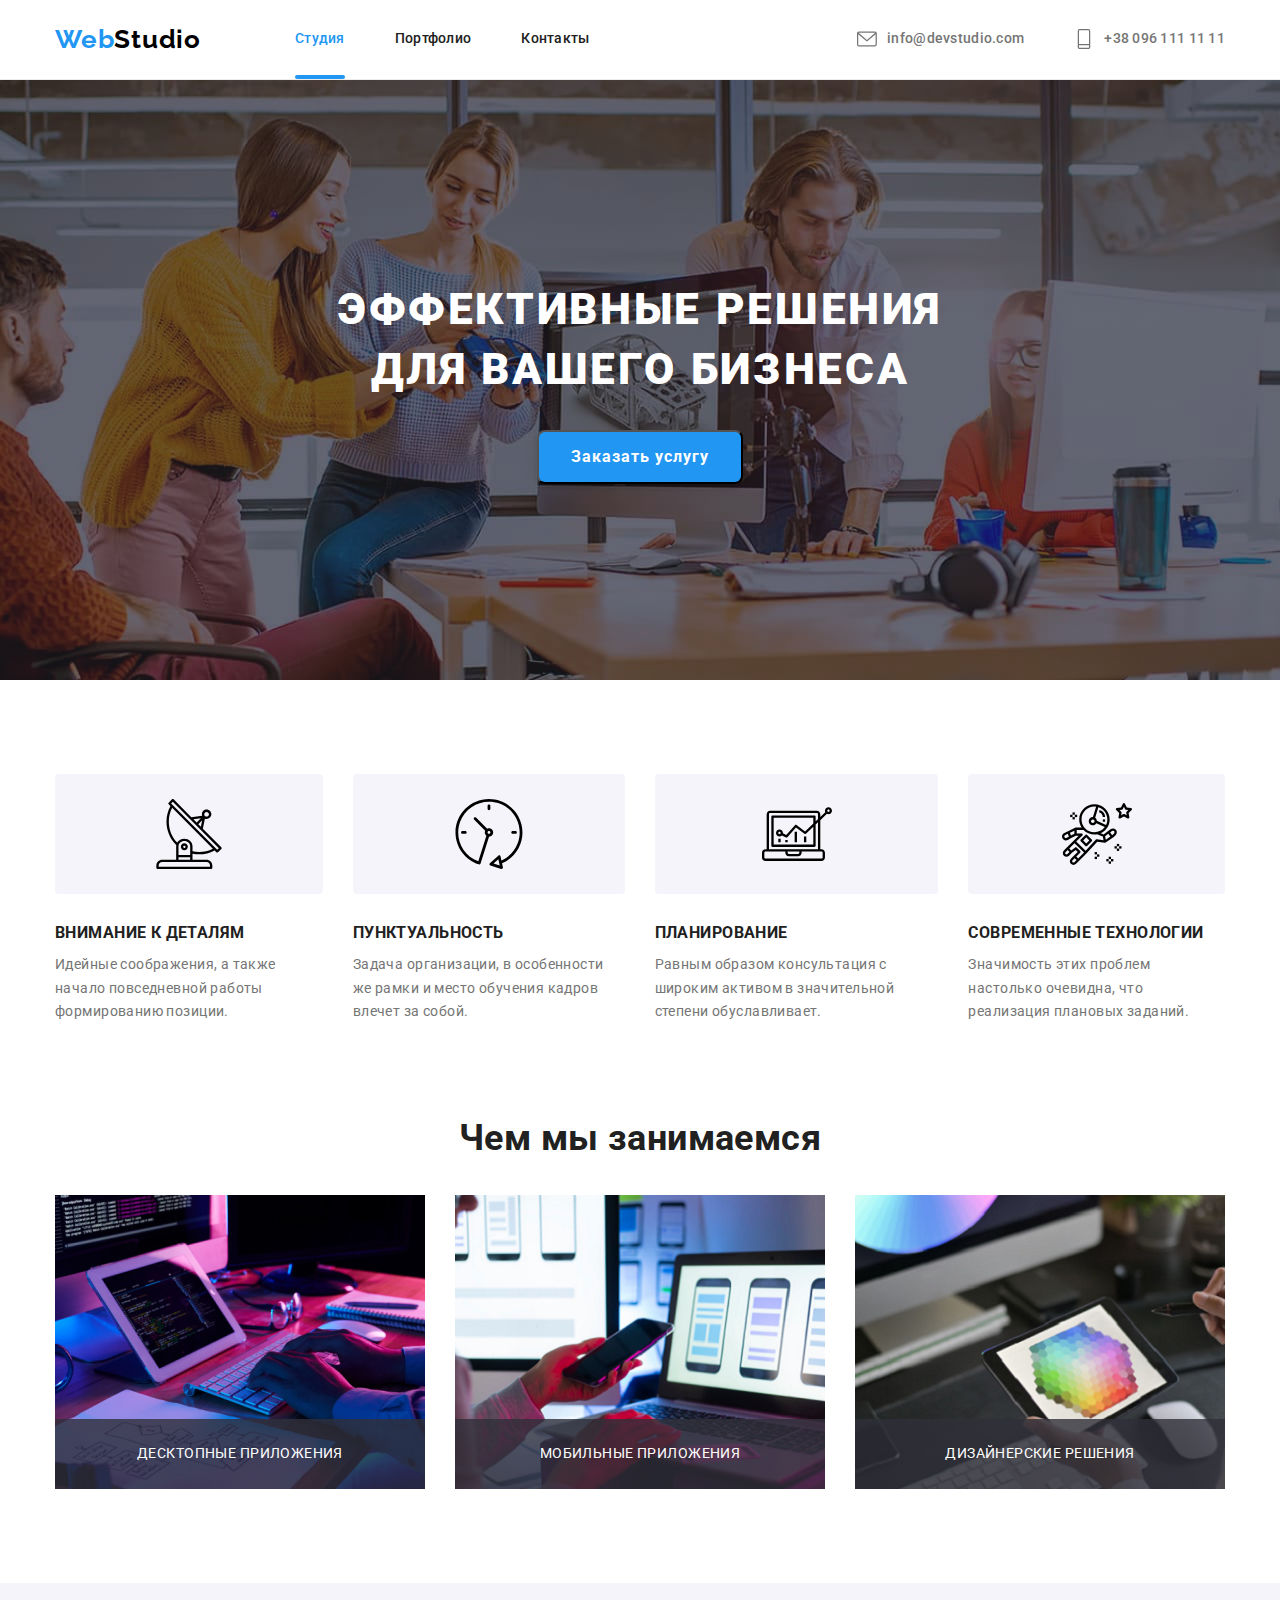
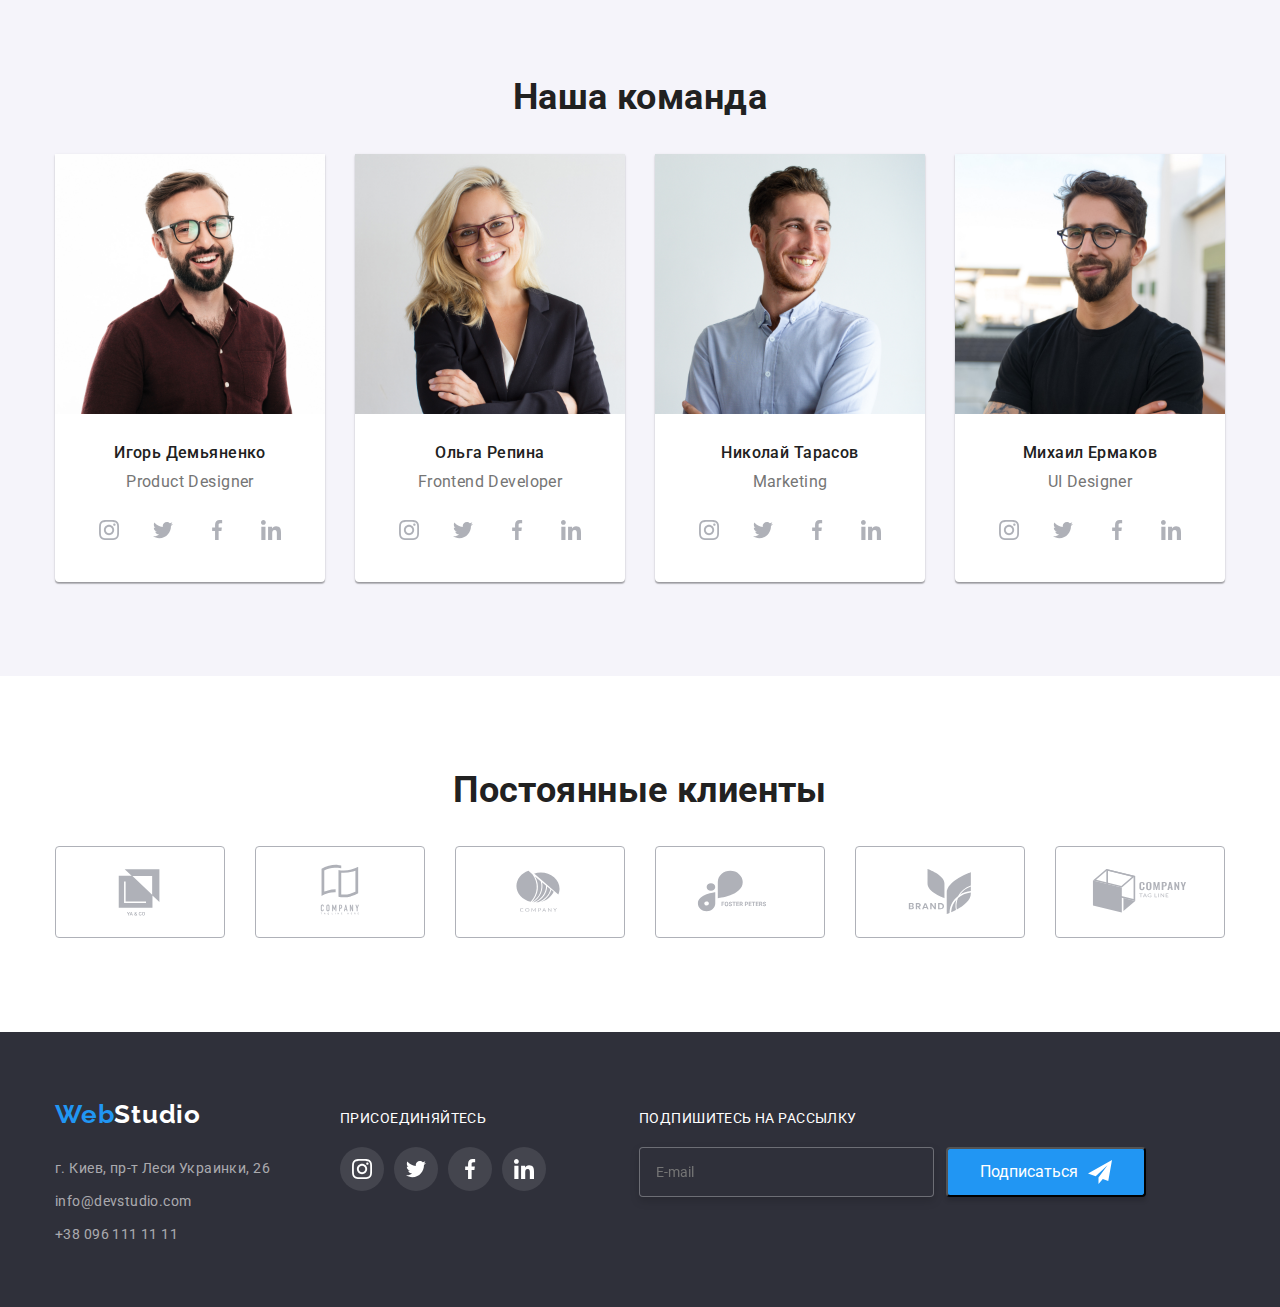
==== index.html @ 21fd7cdb "Initial commit" ====
<!DOCTYPE html>
<html lang="ru">
  <head>
    <meta charset="UTF-8" />
    <meta name="viewport" content="width=device-width, initial-scale=1.0" />
    <title>WebStudio</title>
    <!-- Підключення шрифтів з google -->
    <link rel="preconnect" href="https://fonts.gstatic.com" />
    <link
      href="https://fonts.googleapis.com/css2?family=Raleway:wght@700&family=Roboto:wght@400;500;700;900&display=swap"
      rel="stylesheet"
    />
    <!-- Нормалізуєм стиль браузера за замовчуванням -->
    <link rel="stylesheet" href="./css/modern-normalize.css" />
    <!-- Підключаємо свої стилі -->
    <link rel="stylesheet" type="text/css" href="./css/styles.css" />
  </head>
  <body>
    <!------ HEADER ----------------------------------------------------------------------------->
    <header class="header">
      <div class="container page-nav">
        <!---------- ЛОГОТИП ------------------------------------------------------------------------>

        <!---------- НАВІГАЦІЯ ---------------------------------------------------------------------->

        <nav class="main-nav">
          <a class="logo" href="./index.html" lang="en"
            >Web<span class="logo-color">Studio</span></a
          >
          <ul class="site-nav">
            <li class="site-item">
              <a href="./index.html" class="site-link active">Студия</a>
            </li>
            <li class="site-item">
              <a class="site-link" href="./portfolio.html">Портфолио</a>
            </li>
            <li class="site-item">
              <a class="site-link" href="#__footer__">Контакты</a>
            </li>
          </ul>
        </nav>
        <!---------- КОНТАКТИ ------------------------------------------------------------------------>
        <ul class="contacts">
          <li class="site-item">
            <a class="contacts-item" href="mailto:info@devstudio.com">
              <svg class="contacts-svg">
                <use href="./img/svg/sprite.svg#envelope"></use>
              </svg>
              info@devstudio.com
            </a>
          </li>
          <li class="site-item">
            <a class="contacts-item" href="tel:+380961111111">
              <svg class="contacts-svg">
                <use href="./img/svg/sprite.svg#vector"></use>
              </svg>
              +38 096 111 11 11
            </a>
          </li>
        </ul>
      </div>
    </header>
    <!-------- HEADER ------------------------------------------------------------------------------------->
    <!-------- MAIN ------------------------------------------------------------------------------------->
    <main>
      <!-------- HERO ------------------------------------------------------------------------------------->
      <section class="hero hero-img">
        <h1 class="hero-title">Эффективные решения <br />для вашего бизнеса</h1>
        <button class="hero-button" type="button" data-modal-open>Заказать услугу</button>
      </section>
      <!------ Особливості --------------------------------------------------------------------------------->
      <section class="section features">
        <div class="container">
          <h2 class="visually-hidden">Внимание к деталям</h2>
          <ul class="features-list">
            <li class="icon-details features-item">
              <div class="features-svg">
                <svg width="70" height="70">
                  <use href="./img/svg/sprite.svg#antenna"></use>
                </svg>
              </div>
              <h3 class="features-title">Внимание к деталям</h3>
              <p class="features-text">
                Идейные соображения, а также начало повседневной работы формированию позиции.
              </p>
            </li>
            <li class="icon-punctuality features-item">
              <div class="features-svg">
                <svg width="70" height="70">
                  <use href="./img/svg/sprite.svg#clock"></use>
                </svg>
              </div>
              <h3 class="features-title">Пунктуальность</h3>
              <p class="features-text">
                Задача организации, в особенности же рамки и место обучения кадров влечет за собой.
              </p>
            </li>
            <li class="icon-planning features-item">
              <div class="features-svg">
                <svg width="70" height="70">
                  <use href="./img/svg/sprite.svg#diagram"></use>
                </svg>
              </div>
              <h3 class="features-title">Планирование</h3>
              <p class="features-text">
                Равным образом консультация с широким активом в значительной степени обуславливает.
              </p>
            </li>
            <li class="icon-technology features-item">
              <div class="features-svg">
                <svg width="70" height="70">
                  <use href="./img/svg/sprite.svg#astronaut"></use>
                </svg>
              </div>
              <h3 class="features-title">Современные технологии</h3>
              <p class="features-text">
                Значимость этих проблем настолько очевидна, что реализация плановых заданий.
              </p>
            </li>
          </ul>
        </div>
      </section>
      <!------ Чим ми займаємося -------------------------------------------------------------------------->
      <section class="work-section section">
        <div class="container">
          <h2 class="work-title">Чем мы занимаемся</h2>
          <ul class="work-list">
            <li class="work-item">
              <div class="work-label">
                <p class="work-label-text">ДЕСКТОПНЫЕ ПРИЛОЖЕНИЯ</p>
              </div>
              <img src="./img/job1.png" alt="Внимание к деталям" width="370" height="294" />
            </li>
            <li class="work-item">
              <div class="work-label">
                <p class="work-label-text">МОБИЛЬНЫЕ ПРИЛОЖЕНИЯ</p>
              </div>
              <img
                src="./img/job2.png"
                alt="Использование комплектующих"
                width="370"
                height="294"
              />
            </li>
            <li class="work-item">
              <div class="work-label">
                <p class="work-label-text">ДИЗАЙНЕРСКИЕ РЕШЕНИЯ</p>
              </div>
              <img src="./img/job3.png" alt="Современные технологии" width="370" height="294" />
            </li>
          </ul>
        </div>
      </section>
      <!------- Наша команда --------------------------------------------------------------------------------->
      <section class="section-team section">
        <div class="container">
          <h2 class="work-title">Наша команда</h2>
          <ul class="team-list">
            <li class="team-item">
              <img
                src="./img/Demyanenko.jpg"
                alt="дизайнер продукции Игорь Демьяненко"
                width="270"
                height="260"
              />
              <div class="wrap-team">
                <h3 class="team-title">Игорь Демьяненко</h3>
                <p class="team-text" lang="en">Product Designer</p>
                <ul class="social-list">
                  <li class="social-item">
                    <a class="social-link" href="" target="_blank" rel="noreferrer noopener">
                      <svg class="social-svg" width="20" height="20">
                        <use href="./img/svg/sprite.svg#instagram"></use>
                      </svg>
                    </a>
                  </li>
                  <li class="social-item">
                    <a class="social-link" href="" target="_blank" rel="noreferrer noopener">
                      <svg class="social-svg" width="20" height="20">
                        <use href="./img/svg/sprite.svg#twitter"></use>
                      </svg>
                    </a>
                  </li>
                  <li class="social-item">
                    <a class="social-link" href="" target="_blank" rel="noreferrer noopener">
                      <svg class="social-svg" width="20" height="20">
                        <use href="./img/svg/sprite.svg#facebook"></use>
                      </svg>
                    </a>
                  </li>
                  <li class="social-item">
                    <a class="social-link" href="" target="_blank" rel="noreferrer noopener">
                      <svg class="social-svg" width="20" height="20">
                        <use href="./img/svg/sprite.svg#linkedin"></use>
                      </svg>
                    </a>
                  </li>
                </ul>
              </div>
            </li>
            <li class="team-item">
              <img
                src="./img/Repina.jpg"
                alt="Фронтенд-разработчик Ольга Репина"
                width="270"
                height="260"
              />
              <div class="wrap-team">
                <h3 class="team-title">Ольга Репина</h3>
                <p class="team-text" lang="en">Frontend Developer</p>
                <ul class="social-list">
                  <li class="social-item">
                    <a class="social-link" href="" target="_blank" rel="noreferrer noopener">
                      <svg class="social-svg" width="20" height="20">
                        <use href="./img/svg/sprite.svg#instagram"></use>
                      </svg>
                    </a>
                  </li>
                  <li class="social-item">
                    <a class="social-link" href="" target="_blank" rel="noreferrer noopener">
                      <svg class="social-svg" width="20" height="20">
                        <use href="./img/svg/sprite.svg#twitter"></use>
                      </svg>
                    </a>
                  </li>
                  <li class="social-item">
                    <a class="social-link" href="" target="_blank" rel="noreferrer noopener">
                      <svg class="social-svg" width="20" height="20">
                        <use href="./img/svg/sprite.svg#facebook"></use>
                      </svg>
                    </a>
                  </li>
                  <li class="social-item">
                    <a class="social-link" href="" target="_blank" rel="noreferrer noopener">
                      <svg class="social-svg" width="20" height="20">
                        <use href="./img/svg/sprite.svg#linkedin"></use>
                      </svg>
                    </a>
                  </li>
                </ul>
              </div>
            </li>
            <li class="team-item">
              <img
                src="./img/Tarasov.jpg"
                alt="Николай Тарасов маркетинг"
                width="270"
                height="260"
              />
              <div class="wrap-team">
                <h3 class="team-title">Николай Тарасов</h3>
                <p class="team-text" lang="en">Marketing</p>
                <ul class="social-list">
                  <li class="social-item">
                    <a class="social-link" href="" target="_blank" rel="noreferrer noopener">
                      <svg class="social-svg" width="20" height="20">
                        <use href="./img/svg/sprite.svg#instagram"></use>
                      </svg>
                    </a>
                  </li>
                  <li class="social-item">
                    <a class="social-link" href="" target="_blank" rel="noreferrer noopener">
                      <svg class="social-svg" width="20" height="20">
                        <use href="./img/svg/sprite.svg#twitter"></use>
                      </svg>
                    </a>
                  </li>
                  <li class="social-item">
                    <a class="social-link" href="" target="_blank" rel="noreferrer noopener">
                      <svg class="social-svg" width="20" height="20">
                        <use href="./img/svg/sprite.svg#facebook"></use>
                      </svg>
                    </a>
                  </li>
                  <li class="social-item">
                    <a class="social-link" href="" target="_blank" rel="noreferrer noopener">
                      <svg class="social-svg" width="20" height="20">
                        <use href="./img/svg/sprite.svg#linkedin"></use>
                      </svg>
                    </a>
                  </li>
                </ul>
              </div>
            </li>
            <li class="team-item">
              <img
                src="./img/Ermakov.jpg"
                alt="Дизайнер пользовательского интерфейса Михаил Ермаков"
                width="270"
                height="260"
              />
              <div class="wrap-team">
                <h3 class="team-title">Михаил Ермаков</h3>
                <p class="team-text" lang="en">UI Designer</p>
                <ul class="social-list">
                  <li class="social-item">
                    <a class="social-link" href="" target="_blank" rel="noreferrer noopener">
                      <svg class="social-svg" width="20" height="20">
                        <use href="./img/svg/sprite.svg#instagram"></use>
                      </svg>
                    </a>
                  </li>
                  <li class="social-item">
                    <a class="social-link" href="" target="_blank" rel="noreferrer noopener">
                      <svg class="social-svg" width="20" height="20">
                        <use href="./img/svg/sprite.svg#twitter"></use>
                      </svg>
                    </a>
                  </li>
                  <li class="social-item">
                    <a class="social-link" href="" target="_blank" rel="noreferrer noopener">
                      <svg class="social-svg" width="20" height="20">
                        <use href="./img/svg/sprite.svg#facebook"></use>
                      </svg>
                    </a>
                  </li>
                  <li class="social-item">
                    <a class="social-link" href="" target="_blank" rel="noreferrer noopener">
                      <svg class="social-svg" width="20" height="20">
                        <use href="./img/svg/sprite.svg#linkedin"></use>
                      </svg>
                    </a>
                  </li>
                </ul>
              </div>
            </li>
          </ul>
        </div>
      </section>
      <!-- Постоянные клиенты ----------------------------------------------------------------------------->
      <section class="clients-section section">
        <div class="container">
          <h2 class="work-title">Постоянные клиенты</h2>
          <ul class="clients-list">
            <li class="clients-item">
              <a class="clients-link" href="" target="_blank" rel="noreferrer noopener"
                ><svg width="106" height="60">
                  <use href="./img/svg/sprite.svg#ya-and-co"></use>
                </svg>
              </a>
            </li>
            <li class="clients-item">
              <a class="clients-link" href="" target="_blank" rel="noreferrer noopener"
                ><svg width="106" height="60">
                  <use href="./img/svg/sprite.svg#tagline-here"></use>
                </svg>
              </a>
            </li>
            <li class="clients-item">
              <a class="clients-link" href="" target="_blank" rel="noreferrer noopener"
                ><svg width="106" height="60">
                  <use href="./img/svg/sprite.svg#company"></use>
                </svg>
              </a>
            </li>
            <li class="clients-item">
              <a class="clients-link" href="" target="_blank" rel="noreferrer noopener"
                ><svg width="106" height="60">
                  <use href="./img/svg/sprite.svg#foster-peters"></use>
                </svg>
              </a>
            </li>
            <li class="clients-item">
              <a class="clients-link" href="" target="_blank" rel="noreferrer noopener"
                ><svg width="106" height="60">
                  <use href="./img/svg/sprite.svg#brand"></use>
                </svg>
              </a>
            </li>
            <li class="clients-item">
              <a class="clients-link" href="" target="_blank" rel="noreferrer noopener"
                ><svg width="106" height="60">
                  <use href="./img/svg/sprite.svg#tag-line"></use>
                </svg>
              </a>
            </li>
          </ul>
        </div>
      </section>
    </main>
    <!--MAIN ---------------------------------------------------------------------------------------->
    <!--Підвал ---------------------------------------------------------------------------------------->
    <footer class="footer" id="__footer__">
      <div class="footer-box container">
        <div>
          <a class="logo-footer" href="/">Web<span class="logo-footer-color">Studio</span></a>
          <address class="anddres-footer">
            <ul class="footer-list">
              <li class="footer-item">
                <a
                  class="footer-text"
                  href="https://goo.gl/maps/a66LDwwVaXXeTYJA7"
                  target="_blank"
                  rel="noreferrer noopener"
                  >г. Киев, пр-т Леси Украинки, 26</a
                >
              </li>
              <li class="footer-item">
                <a class="footer-text" href="mailto:info@devstudio.com">info@devstudio.com</a>
              </li>
              <li class="footer-item">
                <a class="footer-text" href="tel:+380961111111">+38 096 111 11 11</a>
              </li>
            </ul>
          </address>
        </div>
        <!-- Приєднуйтеся -------------------------------------------------------------------------------->
        <div class="right-box">
          <p class="join-text">присоединяйтесь</p>
          <ul class="join-list">
            <li class="join-item">
              <a class="join-link" href="" target="_blank" rel="noreferrer noopener">
                <svg class="join-svg" width="20" height="20">
                  <use href="./img/svg/sprite.svg#instagram"></use>
                </svg>
              </a>
            </li>
            <li class="join-item">
              <a class="join-link" href="" target="_blank" rel="noreferrer noopener">
                <svg class="join-svg" width="20" height="20">
                  <use href="./img/svg/sprite.svg#twitter"></use>
                </svg>
              </a>
            </li>
            <li class="join-item">
              <a class="join-link" href="" target="_blank" rel="noreferrer noopener">
                <svg class="join-svg" width="20" height="20">
                  <use href="./img/svg/sprite.svg#facebook"></use>
                </svg>
              </a>
            </li>
            <li class="join-item">
              <a class="join-link" href="" target="_blank" rel="noreferrer noopener">
                <svg class="join-svg" width="20" height="20">
                  <use href="./img/svg/sprite.svg#linkedin"></use>
                </svg>
              </a>
            </li>
          </ul>
        </div>
        <div class="form-subscribe">
          <form class="form-subscribe-list js-speaker-form" autocomplete="off">
            <div class="form-subscribe-field form-subscribe-fields">
              <label class="form-subscribe-label join-text" for="mail"
                >Подпишитесь на рассылку</label
              >
              <input
                class="form-subscribe-input"
                tupe="email"
                name="mail"
                id="mail"
                autocomplete="email"
                placeholder="E-mail"
              />
            </div>
            <button class="form-subscribe-button" type="submit">
              Подписаться
              <svg class="form-subscribe-svg" width="24" height="24">
                <use href="./img/svg/sprite.svg#icon-send"></use>
              </svg>
            </button>
          </form>
        </div>
      </div>
    </footer>
    <!--Modal ---------------------------------------------------------------------------------------->
    <div class="backdrop is-hidden" data-modal>
      <div class="modal">
        <button class="modal-botton" type="button" data-modal-close>
          <svg class="test" width="18" height="18">
            <use href="./img/svg/sprite.svg#close"></use>
          </svg>
        </button>
        <form class="form-modal js-speaker-form" autocomplete="off">
          <h2 class="form-title">Оставьте свои данные, мы вам перезвоним</h2>
          <div class="form-modal-field">
            <label class="form-modal-label" for="name">Имя</label>
            <input
              class="form-modal-input"
              tupe="text"
              name="name"
              id="name"
              title="Андрей"
              autocomplete="name"
              placeholder=" "
            />
            <svg class="form-modal-name" width="18" height="18">
              <use href="./img/svg/sprite.svg#person-name"></use>
            </svg>
          </div>
          <div class="form-modal-field">
            <label class="form-modal-label" for="tel">Телефон</label>
            <input
              class="form-modal-input"
              tupe="tel"
              pattern="[0-9]{3}-[0-9]{3}-[0-9]{2}-[0-9]{2}"
              title="099-999-99-99"
              name="tel"
              id="tel"
              autocomplete="tel"
              placeholder=" "
            />
            <svg class="form-modal-name" width="18" height="18">
              <use href="./img/svg/sprite.svg#person-tel"></use>
            </svg>
          </div>
          <div class="form-modal-field">
            <label class="form-modal-label" for="mail-modal">Почта</label>
            <input
              class="form-modal-input"
              tupe="mail"
              name="mail-modal"
              id="mail-modal"
              title="my@mail.com"
              autocomplete="email"
              placeholder=" "
            />
            <svg class="form-modal-name" width="18" height="18">
              <use href="./img/svg/sprite.svg#person-mail"></use>
            </svg>
          </div>
          <div class="form-modal-comment" role="group">
            <label for="comment">Комментарий</label>
            <textarea
              class="comment-modal"
              name="comment"
              id="comment"
              rows="8"
              placeholder="Введите текст"
            ></textarea>
          </div>
          <div class="form-checkbox" role="group">
            <input class="form-checkbox-policy" type="checkbox" name="policy" id="policy" />
            <label class="form-checkbox-text" for="policy"
              >Соглашаюсь с рассылкой и принимаю
              <a class="form-checkbox-link" href="./index.html">Условия договора</a></label
            >
          </div>
          <button class="form-button" type="submit">Отправить</button>
        </form>
      </div>
    </div>
    <script src="./js/modal.js"></script>
  </body>
</html>
---- css/styles.css ----
:root {
  /* COLOR */
  /* ЛОГОТИП */
  --brand-color: #2196f3;
  --brand-black-color: #000000;
  /* ЗАГОЛОВКИ */
  --secondary-bg-color: #212121;
  /* ПРОСТИЙ ТЕКСТ */
  --primary-text-color: #757575;
  /* БАНЕР */
  --banner-color: #2f303a;
  /**/
  --white-color: #ffffff;
  /*PORTFOLIO BUTTON*/
  --pot-button-color: #f5f4fa;

  --social--color: #afb1b8;

  --cubic: cubic-bezier(0.4, 0, 0.2, 1);
  --t250: 250ms;
}

html {
  scroll-behavior: smooth;
}

body {
  color: var(--primary-text-color);
  background: var(--white-color);

  font-family: 'roboto', sans-serif;
  font-weight: 400;
  font-size: 14px;
  line-height: 1.71;
  letter-spacing: 0.03em;
  margin: 0 auto;
}

/* img робим блочним */
img {
  display: block;
  max-width: 100%;
  height: auto;
}

a {
  /* Забераєм декоративні лінії */
  text-decoration: none;
  display: inline-block;
}

/* Забераєм вид маркера та відступи*/
ul {
  list-style-type: none;
  margin: 0;
  padding: 0;
}

h1,
h2,
h3,
h4,
p {
  margin: 0;
  padding: 0;
}

.container {
  width: 1200px;
  margin: 0 auto;
  padding: 0 15px;
}

.section {
  padding: 94px 0;
}
/*----------------------------------------------------------*/
/*--------------------------HEADER--------------------------*/
/*----------------------------------------------------------*/
.header {
  padding-top: 24px;
  padding-bottom: 24px;
  border-bottom: 1px solid #ececec;
}
/* ЛОГОТИП */
.page-nav {
  display: flex;
  align-items: center;
}

.logo {
  font-family: 'raleway', sans-serif;
  font-weight: 700;
  font-size: 26px;
  line-height: 1.19;
  letter-spacing: 0.03em;
  color: var(--brand-color);
  margin-right: 94px;
}

.logo-color {
  color: var(--brand-black-color);
}

/* НАВІГАЦІЯ */
.main-nav {
  display: flex;
}

.site-nav {
  display: flex;
  align-items: center;
}

.site-nav .site-item:not(:last-child) {
  margin-right: 50px;
}

.site-item {
  position: relative;
}

.site-link {
  display: block;

  color: var(--secondary-bg-color);

  font-weight: 500;
  line-height: 1.14;
  letter-spacing: 0.02em;
  transition: color var(--t250) var(--cubic);
}

.site-link.active::after {
  position: absolute;
  content: '';
  width: 100%;
  height: 4px;
  top: 44px;
  left: 0;

  border-radius: 2px;
  background: var(--brand-color);
}

.site-link:hover,
.site-link:focus {
  color: var(--brand-color);
}

.active {
  color: var(--brand-color);
}

/* КОНТАКТИ */
.contacts {
  display: flex;
  margin-left: auto;
}

.contacts .site-item:not(:last-child) {
  margin-right: 50px;
}

.contacts-item {
  display: flex;
  align-items: center;
  color: var(--primary-text-color);
  fill: var(--primary-text-color);

  font-weight: 500;
  line-height: 1.14;
  letter-spacing: 0.02em;

  transition: color var(--t250) var(--cubic);
}

.contacts-svg {
  width: 20px;
  height: 20px;
  margin-right: 10px;
}

/*  Задаём значения перехода
  -- Властивість--
  transition-property: background-color, transform;
  --Проміжок часу, протягом якого повинен відбутися перехід--
  transition-duration: var(--t250);
  --Швидкість переходу властивості від одного значення до іншого за час--
  transition-timing-function: linear;
  --Затримка, після якої почнеться анімація переходу--
  transition-delay: 500ms;
  */

.contacts-item:hover .contacts-svg,
.contacts-item:focus .contacts-svg {
  animation: contact-animation 2000ms infinite alternate ease-in-out var(--t250);
}

@keyframes contact-animation {
  0% {
    transform: rotateY(0deg);
  }

  100% {
    transform: rotateY(360deg);
  }
}

/*----- HOVER FOCUS ------*/

.contacts-item:hover,
.contacts-item:focus {
  color: var(--brand-color);
  fill: var(--brand-color);
}

/* ---Animation----- */
.backdrop {
  opacity: 1;
  position: fixed;
  top: 0;
  left: 0;
  width: 100%;
  height: 100%;
  background: rgba(0, 0, 0, 0.2);
  transition: opacity var(--t250) var(--cubic), visibility var(--t250) var(--cubic);
}

.backdrop.is-hidden {
  opacity: 0;
  visibility: hidden;
  pointer-events: none;
}

.modal {
  position: absolute;
  top: 50%;
  left: 50%;
  transform: translate(-50%, -50%);
  min-height: 581px;
  min-width: 528px;
  background-color: var(--white-color);
  border-radius: 4px;
  transform: translate(-50%, -50%) scale(1);
  transition: transform var(--t250) var(--cubic);
}

.backdrop.is-hidden .modal {
  transform: translate(-50%, -50%) scale(1.5);
}

.modal-botton {
  position: fixed;
  display: flex;
  align-items: center;
  justify-content: center;
  top: 14px;
  right: 14px;
  width: 30px;
  height: 30px;
  border-radius: 50%;
  border: 1px solid rgba(0, 0, 0, 0.1);
  cursor: pointer;
  transition: transform var(--t250) var(--cubic), background-color var(--t250) var(--cubic);
}

.modal-botton:hover,
.modal-botton:focus {
  transform: scale(1.25);
  border: 1px solid var(--brand-color);
}

.form-modal {
  display: flex;
  align-items: center;
  flex-direction: column;
  justify-content: center;
  padding: 40px;
}

.form-title {
  margin-bottom: 12px;
  font-size: 20px;
  line-height: 1.15;
  letter-spacing: 0.03em;

  color: var(--banner-color);
}

.form-modal-field {
  display: flex;
  flex-direction: column;
  margin-bottom: 10px;
}

.form-modal-input {
  width: 448px;
  height: 40px;
  border: 1px solid rgba(33, 33, 33, 0.2);
  box-sizing: border-box;
  border-radius: 4px;
  outline: none;
}

.comment-modal {
  width: 448px;
  height: 120px;
}

.form-modal-field {
  position: relative;
}

.form-modal-input {
  padding: 12px 11px 11px 28px;
  transition: border var(--t250) var(--cubic);
}

.form-modal-name {
  position: absolute;
  display: inline-block;
  top: 54%;
  left: 2%;
  transition: fill var(--t250) var(--cubic);
}

.form-modal-input:focus {
  border: 1px solid var(--brand-color);
}

.form-modal-input:focus + .form-modal-name {
  fill: var(--brand-color);
}

.form-modal-comment {
  display: flex;
  flex-direction: column;
  margin-bottom: 20px;
}

.comment-modal {
  padding: 12px 16px;
  border: 1px solid rgba(33, 33, 33, 0.2);
  box-sizing: border-box;
  border-radius: 4px;
  outline: none;
  transition: border var(--t250) var(--cubic);
}

.comment-modal:focus {
  border: 1px solid var(--brand-color);
}

.form-checkbox {
  display: flex;
  align-items: center;
  margin-bottom: 30px;
}

.form-checkbox-policy {
  display: inline-block;
  margin-right: 7px;
  width: 16px;
  height: 17px;
  border-color: var(--secondary-bg-color);
  cursor: pointer;
}

.form-checkbox-text {
  font-size: 14px;
  line-height: 1.71;
  letter-spacing: 0.03em;

  color: var(--primary-text-color);
}

.form-checkbox-link {
  color: var(--brand-color);
  text-decoration: underline;
}

.form-button {
  width: 200px;
  height: 50px;
  background-color: var(--brand-color);
  box-shadow: 0px 4px 4px rgba(0, 0, 0, 0.15);
  border-radius: 4px;
  color: var(--white-color);
  cursor: pointer;
  transition: background var(--t250) var(--cubic);
  transition: box-shadow var(--t250) var(--cubic);
}

.form-button:hover {
  background: #188ce8;
  box-shadow: 0px 4px 4px rgba(0, 0, 0, 0.15);
  border-radius: 4px;
}
/*--------------------------HEADER--------------------------*/
/*---------------------------------------------------------*/
/*--------------------------MAIN---------------------------*/
/*-----HERO------*/
.hero {
  background-color: var(--banner-color);
  color: var(--white-color);

  align-items: center;
  border: transparent;
  text-align: center;
  padding-top: 200px;
  padding-bottom: 200px;
}

.hero-img {
  max-width: 1600px;
  height: 600px;
  margin-left: auto;
  margin-right: auto;
  background-image: linear-gradient(rgba(47, 48, 58, 0.4), rgba(47, 48, 58, 0.4)),
    url(../img/hero.jpg);
  background-size: cover;
  background-repeat: no-repeat;
  background-position: center;
}

.hero-title {
  margin-bottom: 30px;

  font-weight: 900;
  line-height: 1.36;
  font-size: 44px;
  letter-spacing: 0.06em;
  text-transform: uppercase;
}

.hero-button {
  display: inline-block;
  padding: 10px 32px;
  box-shadow: 0px 4px 4px rgba(0, 0, 0, 0.15);
  border-radius: 8px;

  font-weight: 700;
  font-size: 16px;
  line-height: 1.87;
  letter-spacing: 0.06em;
  cursor: pointer;

  background-color: var(--brand-color);
  color: var(--white-color);

  transition: background-color var(--t250) var(--cubic);
}

.hero-button:hover,
.hero-button:focus {
  background-color: var(--brand-color);
}

/* ---ОСОБЛИВОСТІ---*/
.visually-hidden {
  position: absolute;
  clip: rect(0 0 0 0);
  width: 1px;
  height: 1px;
  margin: -1px;
}

.features-list {
  display: flex;
}

.features-item:not(:last-child) {
  margin-right: 30px;
}

.features-svg {
  display: flex;
  align-items: center;
  justify-content: center;
  width: 100%;
  height: 120px;
  margin-bottom: 30px;
  background-color: var(--pot-button-color);
  border-radius: 4px;
}

.features-title {
  margin-bottom: 10px;

  font-weight: 700;
  line-height: 1.14;
  text-transform: uppercase;
  color: var(--secondary-bg-color);
}

.features-text {
  color: var(--primary-text-color);
}

/*---ЧИМ МИ ЗАЙМАЄМСЯ---*/
.work-section {
  padding-top: 0;
}

.work-list {
  display: flex;
  justify-content: space-between;
}

.work-item {
  position: relative;
}

.work-label {
  display: flex;
  bottom: 0;
  position: absolute;
  width: 370px;
  height: 70px;
  align-items: center;
  justify-content: center;

  background: rgba(47, 48, 58, 0.8);
}

.work-label-text {
  color: var(--white-color);
}

/*---НАША КОМАНДА---------------------------*/
.section-team {
  font-size: 14px;
  line-height: 1.14;
  text-align: center;
  letter-spacing: 0.03em;
  background: #f5f4fa;
}

.work-title {
  margin-bottom: 35px;

  color: var(--secondary-bg-color);

  font-weight: 700;
  font-size: 36px;
  line-height: 1.16;
  text-align: center;
}

.team-list {
  display: flex;
  flex-wrap: wrap;
  margin-left: -30px;
  margin-top: -30px;
}

.team-item {
  margin-left: 30px;
  margin-top: 30px;

  background: var(--white-color);

  box-shadow: 0px 1px 3px rgba(0, 0, 0, 0.12), 0px 1px 1px rgba(0, 0, 0, 0.14),
    0px 2px 1px rgba(0, 0, 0, 0.2);
  border-radius: 0px 0px 4px 4px;
}

.wrap-team {
  padding-top: 30px;
  padding-bottom: 30px;
}

.team-title {
  margin-bottom: 10px;
  font-weight: 500;
  font-size: 16px;
  line-height: 1.18;
  text-align: center;
  color: var(--secondary-bg-color);
}

.team-text {
  margin-bottom: 16px;

  font-size: 16px;
  line-height: 1.18;
  text-align: center;
  color: var(--primary-text-color);
}

.social-list {
  display: flex;
  justify-content: space-between;
  padding-right: 32px;
  padding-left: 32px;
}

.social-link {
  display: flex;
  width: 44px;
  height: 44px;
  border-radius: 50%;
  justify-content: center;
  align-items: center;
  color: var(--primary-icon-color);
  fill: var(--social--color);
}

/*------Animation-------------------*/
.social-link {
  /*
  transition-property: background-color;
  transition-duration: var(--t250);
  transition-timing-function: var(--cubic);
  transition-delay: 200ms;
  */
  transition: background-color var(--t250) var(--cubic), fill var(--t250) var(--cubic);
}

.social-link:hover,
.social-link:focus {
  background-color: var(--brand-color);
  fill: var(--white-color);
}

/* ---------Постоянные клиенты ------*/
.clients-list {
  display: flex;
  justify-content: space-between;
}

.clients-item {
  cursor: pointer;
}

.clients-link {
  display: flex;
  width: 170px;
  height: 92px;
  justify-content: center;
  align-items: center;
  border: 1px solid var(--social--color);
  box-sizing: border-box;
  border-radius: 4px;
  fill: var(--social--color);
  transition: border-color var(--t250) var(--cubic), fill var(--t250) var(--cubic);
}

.clients-link:hover,
.clients-link:focus {
  border: 1px solid var(--brand-color);
  fill: var(--brand-color);
}
/* ----------------------FOOTER-------------------*/
.footer {
  display: flex;
  padding: 60px 0;

  background-color: var(--banner-color);
}

.footer-box {
  display: flex;
  align-items: baseline;
}

.logo-footer {
  margin-bottom: 20px;

  color: var(--brand-color);

  font-family: Raleway;
  font-weight: bold;
  font-size: 26px;
  line-height: 1, 19;
  letter-spacing: 0.03em;
  cursor: default;
}

.addres-footer {
  font-style: normal;
}

.logo-footer-color {
  color: var(--white-color);
}

.footer-text {
  color: rgba(255, 255, 255, 0.6);

  line-height: 1.71;
  letter-spacing: 0.03em;
  font-style: normal;
  cursor: pointer;
  transition: color var(--t250) var(--cubic);
}

.footer-item {
  margin-bottom: 9px;
}

.footer-item:nth-child(3n) {
  margin-bottom: 0;
}

.footer-text:hover,
.footer-text:focus {
  color: var(--white-color);
}
/*---Приєднуйтеся -----*/
.right-box {
  margin-left: 70px;
}

.join-text {
  margin-bottom: 20px;
  color: var(--white-color);

  font-size: 14px;
  line-height: 1.14;
  letter-spacing: 0.03em;
  text-transform: uppercase;
}

.join-list {
  display: flex;
  justify-content: space-between;
}

.join-link {
  display: flex;
  width: 44px;
  height: 44px;
  cursor: pointer;

  border-radius: 50%;
  justify-content: center;
  align-items: center;
  fill: var(--white-color);
  background: rgba(255, 255, 255, 0.1);

  transition: background-color var(--t250) var(--cubic);
}

.join-item {
  margin-right: 10px;
}

.join-item:nth-child(4n) {
  margin-right: 0;
}

.join-link:hover,
.join-link:focus {
  background-color: var(--brand-color);
}
/*-------- FORM ------------*/
.form-subscribe {
  margin-left: 93px;
}

.form-subscribe-list {
  display: flex;
  align-items: flex-end;
}

.form-subscribe-field {
  display: flex;
  flex-direction: column;
}

.form-subscribe-field input {
  padding-left: 16px;
  padding-top: 15px;
  padding-bottom: 15px;
}

.form-subscribe-input {
  width: 295px;
  height: 50px;
  margin-right: 12px;

  border: 1px solid rgba(255, 255, 255, 0.3);
  box-sizing: border-box;
  filter: drop-shadow(0px 4px 4px rgba(0, 0, 0, 0.15));
  border-radius: 4px;
  background-color: var(--banner-color);
}

.form-subscribe-label input::placeholder {
  font-size: 16px;
  line-height: 1.25;

  color: rgba(255, 255, 255, 0.6);
}

.form-subscribe-button {
  display: flex;
  align-items: center;
  justify-content: center;
  width: 200px;
  height: 50px;
  cursor: pointer;

  font-size: 16px;
  line-height: 1.87;

  background: #2196f3;
  box-shadow: 0px 4px 4px rgba(0, 0, 0, 0.15);
  border-radius: 4px;
  color: var(--white-color);
}

.form-subscribe-svg {
  margin-left: 10px;
  fill: var(--white-color);
}
/*-------------------------------------------------*/
/* -------------------PORTFOLIO--------------------*/
/*-------------------------------------------------*/
/*----- MAIТN-------------------------------------*/
.filters-list-button {
  display: flex;
  margin-bottom: 50px;
  justify-content: center;
}

.filters-item-button:not(:last-child) {
  margin-right: 8px;
}
.button {
  display: inline-block;
  padding: 6px 22px;
  border: 1px solid transparent;
  border-radius: 4px;

  background-color: var(--pot-button-color);

  text-align: center;
  font-weight: 500;
  font-size: 16px;
  line-height: 1.62;
  letter-spacing: 0.03em;
  cursor: pointer;

  transition: background-color var(--t250) var(--cubic), color var(--t250) var(--cubic);
}

.button:hover,
.button:focus {
  background-color: var(--brand-color);
  color: var(--white-color);
  box-shadow: 0px 3px 1px rgba(0, 0, 0, 0.1), 0px 1px 2px rgba(0, 0, 0, 0.08),
    0px 2px 2px rgba(0, 0, 0, 0.12);
  border-radius: 4px;
}

.portfolio-list {
  display: flex;
  flex-wrap: wrap;
  margin-left: -30px;
  margin-top: -30px;
}

.portfolio-item {
  margin-left: 30px;
  margin-top: 30px;
  outline: 1px solid #eeeeee;
}

.portfolio-link {
  display: flex;
  flex-direction: column;
}

.portfolio-thumb:hover,
.portfolio-thumb:focus {
  opacity: 1;
}

.portfolio-foto {
  position: relative;
  overflow: hidden;
}

.portfolio-thumb {
  display: inline-block;
  content: '';

  position: absolute;
  top: 0;
  left: 0;
  width: 100%;
  height: 100%;

  background: rgba(33, 150, 243, 0.9);
  transform: translateY(100%);
  transition: transform var(--t250) var(--cubic);
}

.portfolio-link:hover .portfolio-thumb,
.portfolio-link:focus .portfolio-thumb {
  transform: translateY(0);
}

.thumb-text {
  padding: 63px 24px;
  font-family: Roboto;
  font-style: normal;
  font-weight: normal;
  font-size: 18px;
  line-height: 1.56;
  letter-spacing: 0.03em;

  color: var(--white-color);

  opacity: 0;
  transition: opacity var(--t250) var(--cubic), box-shadow var(--t250) var(--cubic);
}

.portfolio-link:hover .thumb-text,
.portfolio-link:focus .thumb-text {
  opacity: 1;
}

.portfolio-link:hover,
.portfolio-link:focus {
  outline: 1px solid #eeeeee;
  box-sizing: border-box;
  box-shadow: 0px 1px 1px rgba(0, 0, 0, 0.12), 0px 4px 4px rgba(0, 0, 0, 0.06),
    1px 4px 6px rgba(0, 0, 0, 0.16);
}

.wrap-portfolio {
  padding: 20px 24px;
}
.title-portfolio {
  margin-bottom: 4px;

  color: var(--secondary-bg-color);

  font-weight: 700;
  font-size: 18px;
  line-height: 2;
  letter-spacing: 0.06em;
}

.portfolio-text {
  color: var(--primary-text-color);

  font-size: 16px;
  line-height: 1.8;
  letter-spacing: 0.03em;
}
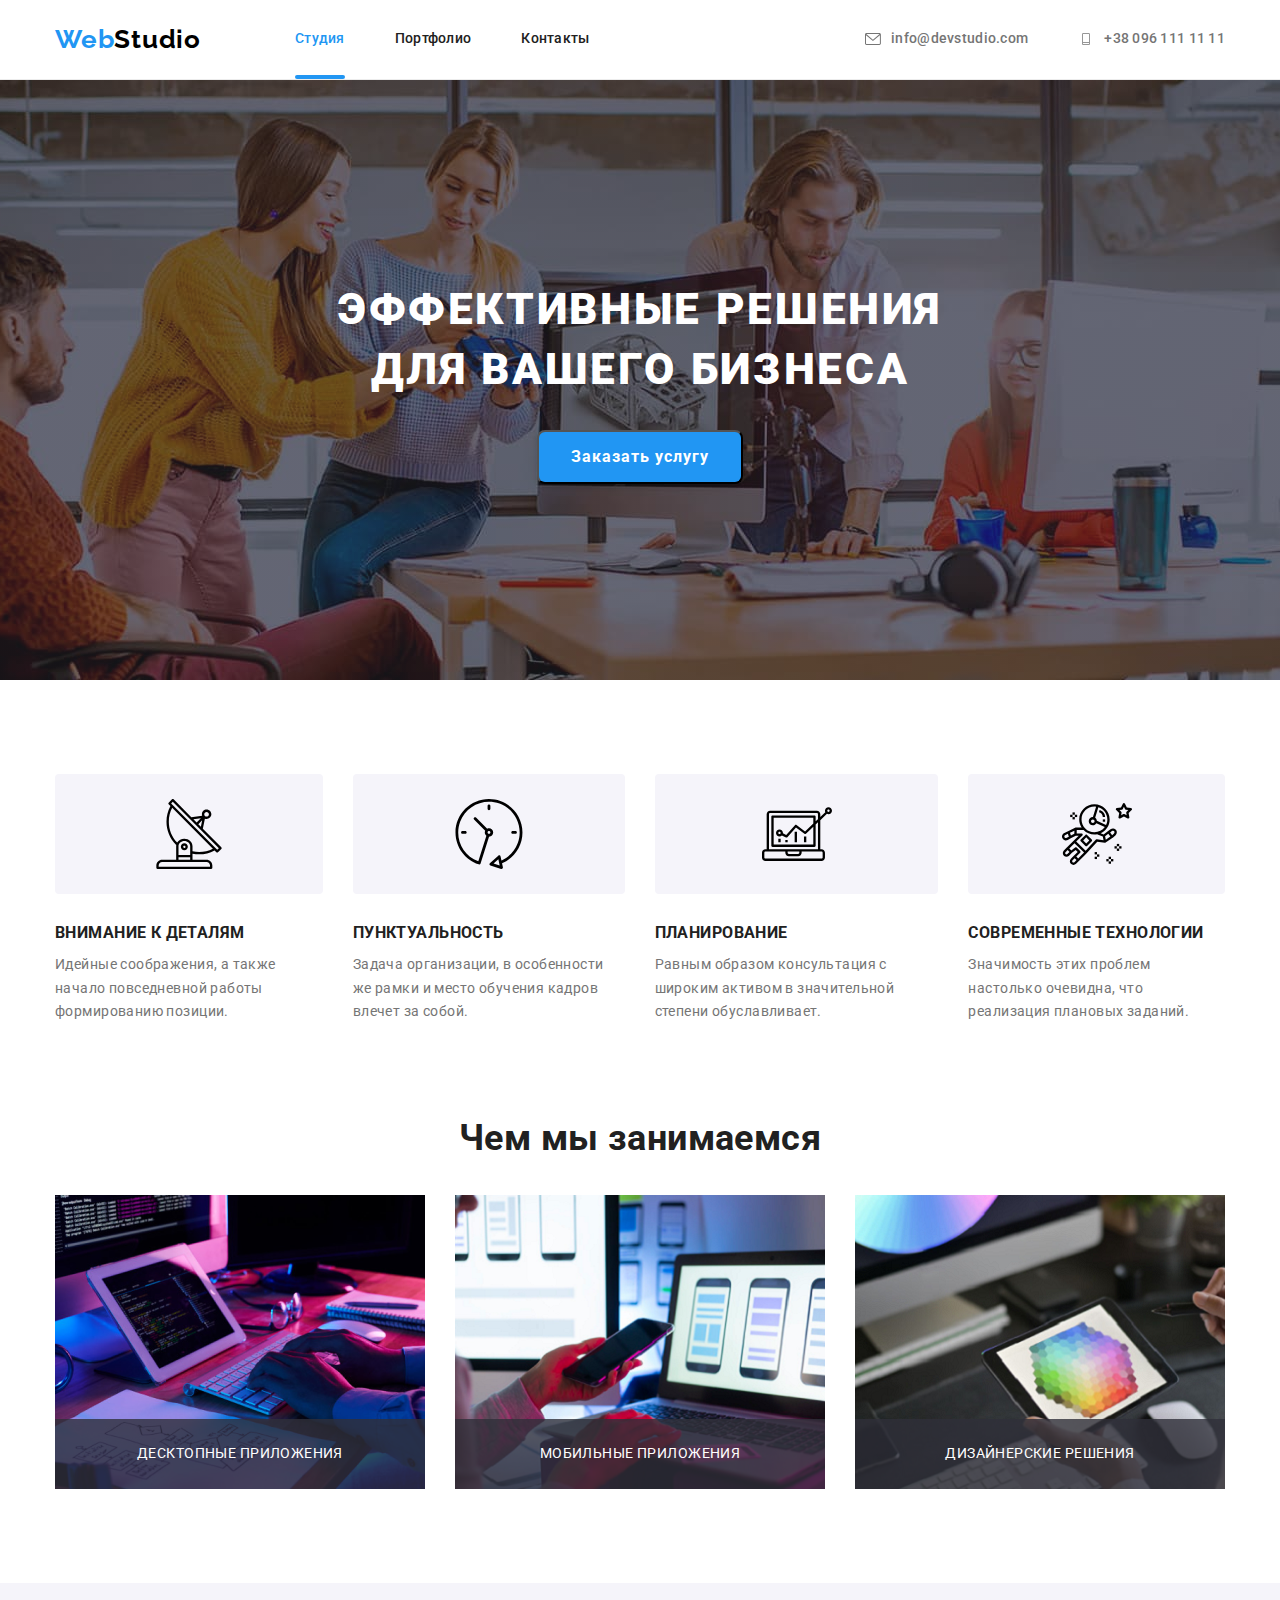
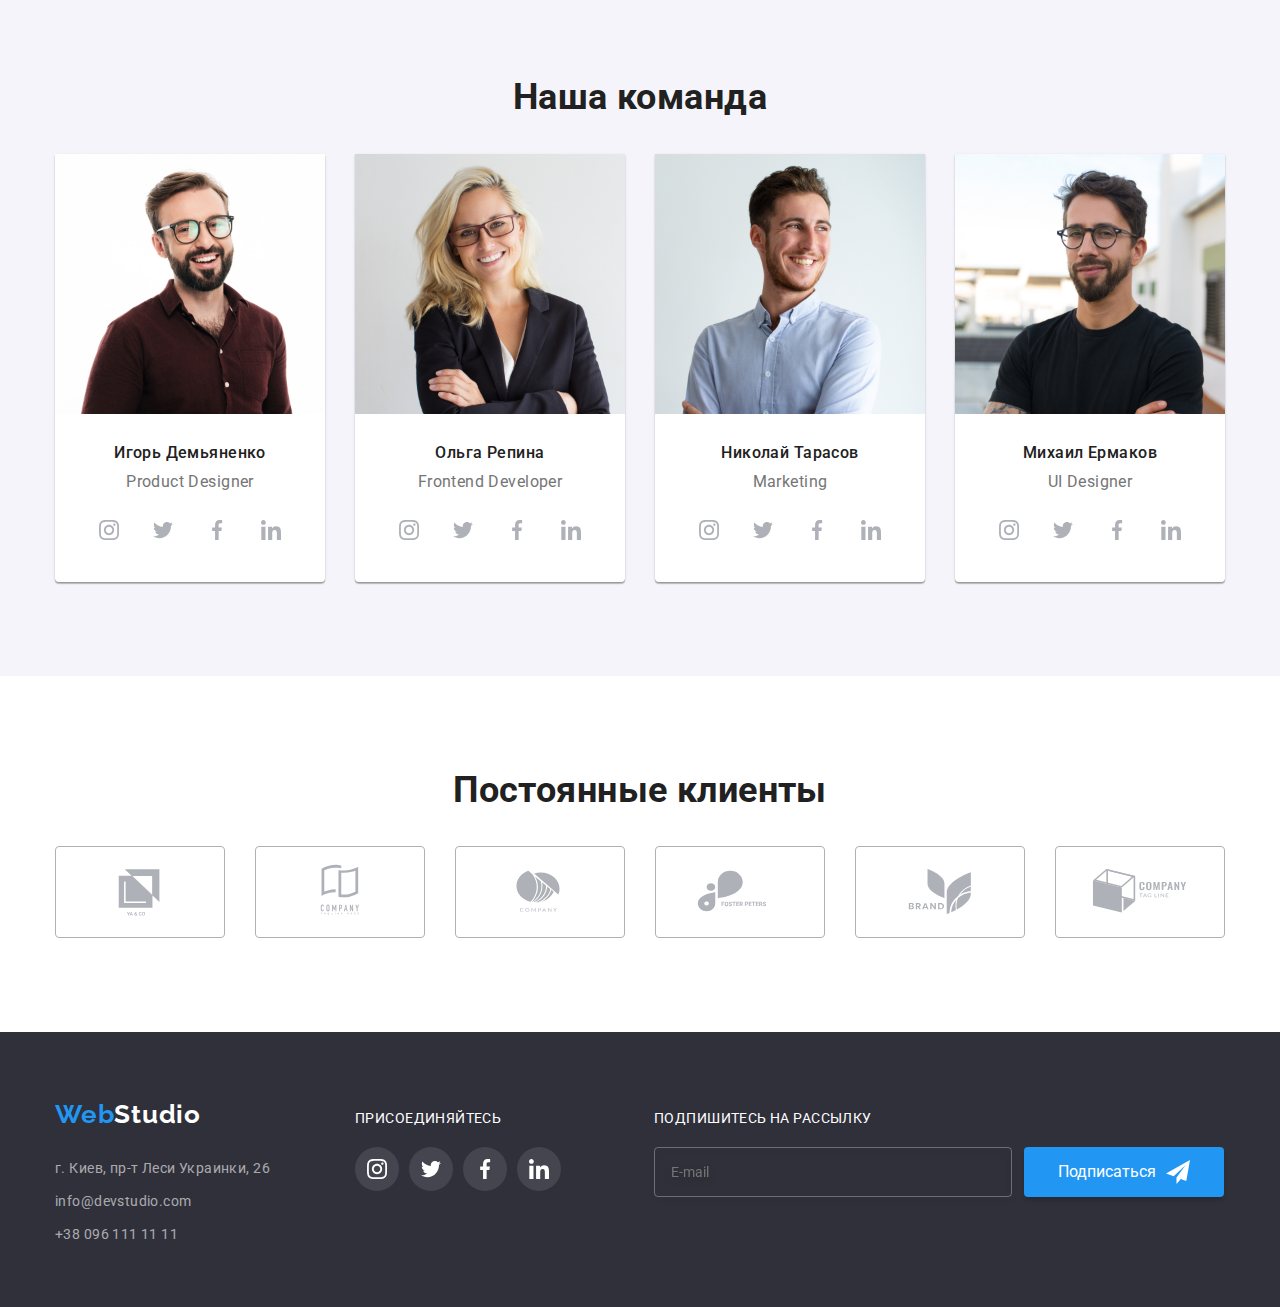
==== commit eee4ea59: "add + fixsed" ====
--- a/index.html
+++ b/index.html
@@ -43,7 +43,7 @@
         <ul class="contacts">
           <li class="site-item">
             <a class="contacts-item" href="mailto:info@devstudio.com">
-              <svg class="contacts-svg">
+              <svg class="contacts-svg" width="16" height="12">
                 <use href="./img/svg/sprite.svg#envelope"></use>
               </svg>
               info@devstudio.com
@@ -51,7 +51,7 @@
           </li>
           <li class="site-item">
             <a class="contacts-item" href="tel:+380961111111">
-              <svg class="contacts-svg">
+              <svg class="contacts-svg" width="16" height="12">
                 <use href="./img/svg/sprite.svg#vector"></use>
               </svg>
               +38 096 111 11 11
@@ -520,7 +520,7 @@
             </svg>
           </div>
           <div class="form-modal-comment" role="group">
-            <label for="comment">Комментарий</label>
+            <label class="form-modal-label" for="comment">Комментарий</label>
             <textarea
               class="comment-modal"
               name="comment"
@@ -530,9 +530,10 @@
             ></textarea>
           </div>
           <div class="form-checkbox" role="group">
-            <input class="form-checkbox-policy" type="checkbox" name="policy" id="policy" />
-            <label class="form-checkbox-text" for="policy"
-              >Соглашаюсь с рассылкой и принимаю
+            <label class="form-checkbox-label" for="policy">
+              <input class="form-checkbox-policy" type="checkbox" name="policy" id="policy" />
+              <span class="form-checkbox-icon"></span>
+              Соглашаюсь с рассылкой и принимаю
               <a class="form-checkbox-link" href="./index.html">Условия договора</a></label
             >
           </div>
--- a/css/styles.css
+++ b/css/styles.css
@@ -176,21 +176,8 @@
 }
 
 .contacts-svg {
-  width: 20px;
-  height: 20px;
   margin-right: 10px;
 }
-
-/*  Задаём значения перехода
-  -- Властивість--
-  transition-property: background-color, transform;
-  --Проміжок часу, протягом якого повинен відбутися перехід--
-  transition-duration: var(--t250);
-  --Швидкість переходу властивості від одного значення до іншого за час--
-  transition-timing-function: linear;
-  --Затримка, після якої почнеться анімація переходу--
-  transition-delay: 500ms;
-  */
 
 .contacts-item:hover .contacts-svg,
 .contacts-item:focus .contacts-svg {
@@ -262,6 +249,7 @@
   border-radius: 50%;
   border: 1px solid rgba(0, 0, 0, 0.1);
   cursor: pointer;
+  background-color: transparent;
   transition: transform var(--t250) var(--cubic), background-color var(--t250) var(--cubic);
 }
 
@@ -292,6 +280,14 @@
   display: flex;
   flex-direction: column;
   margin-bottom: 10px;
+}
+
+.form-modal-label {
+  margin-bottom: 4px;
+  font-size: 12px;
+  line-height: 1.16;
+  letter-spacing: 0.01em;
+  color: var(--primary-text-color);
 }
 
 .form-modal-input {
@@ -320,7 +316,7 @@
 .form-modal-name {
   position: absolute;
   display: inline-block;
-  top: 54%;
+  top: 50%;
   left: 2%;
   transition: fill var(--t250) var(--cubic);
 }
@@ -348,26 +344,21 @@
   transition: border var(--t250) var(--cubic);
 }
 
+.comment-modal::placeholder {
+  font-size: 12px;
+  line-height: 1.61;
+  letter-spacing: 0.01em;
+
+  color: rgba(117, 117, 117, 0.5);
+}
+
 .comment-modal:focus {
   border: 1px solid var(--brand-color);
 }
 
 .form-checkbox {
-  display: flex;
-  align-items: center;
   margin-bottom: 30px;
-}
-
-.form-checkbox-policy {
-  display: inline-block;
-  margin-right: 7px;
-  width: 16px;
-  height: 17px;
-  border-color: var(--secondary-bg-color);
-  cursor: pointer;
-}
-
-.form-checkbox-text {
+
   font-size: 14px;
   line-height: 1.71;
   letter-spacing: 0.03em;
@@ -375,7 +366,41 @@
   color: var(--primary-text-color);
 }
 
+.form-checkbox-label {
+  display: flex;
+  align-items: center;
+  justify-content: center;
+}
+
+.form-checkbox-policy {
+  -webkit-appearance: none;
+  -moz-appearance: none;
+  appearance: none;
+
+  position: absolute;
+}
+
+.form-checkbox-icon {
+  display: inline-block;
+  width: 16px;
+  height: 15px;
+  margin-right: 7px;
+
+  cursor: pointer;
+  border: 1px solid var(--secondary-bg-color);
+  border-radius: 4px;
+}
+
+.form-checkbox-policy:checked + .form-checkbox-icon {
+  border-color: transparent;
+  background-color: var(--brand-color);
+  background-image: url(../img/icon-check.svg);
+  background-size: contain;
+  background-origin: padding-box;
+}
+
 .form-checkbox-link {
+  margin-left: 3px;
   color: var(--brand-color);
   text-decoration: underline;
 }
@@ -383,6 +408,7 @@
 .form-button {
   width: 200px;
   height: 50px;
+  border: transparent;
   background-color: var(--brand-color);
   box-shadow: 0px 4px 4px rgba(0, 0, 0, 0.15);
   border-radius: 4px;
@@ -710,7 +736,7 @@
 }
 /*---Приєднуйтеся -----*/
 .right-box {
-  margin-left: 70px;
+  margin-left: 85px;
 }
 
 .join-text {
@@ -777,15 +803,15 @@
 }
 
 .form-subscribe-input {
-  width: 295px;
+  width: 358px;
   height: 50px;
-  margin-right: 12px;
-
+  color: rgba(255, 255, 255, 0.6);
   border: 1px solid rgba(255, 255, 255, 0.3);
   box-sizing: border-box;
   filter: drop-shadow(0px 4px 4px rgba(0, 0, 0, 0.15));
   border-radius: 4px;
-  background-color: var(--banner-color);
+  background-color: transparent;
+  outline: none;
 }
 
 .form-subscribe-label input::placeholder {
@@ -793,6 +819,10 @@
   line-height: 1.25;
 
   color: rgba(255, 255, 255, 0.6);
+}
+
+.form-subscribe-input:focus {
+  border: 1px solid var(--brand-color);
 }
 
 .form-subscribe-button {
@@ -802,10 +832,12 @@
   width: 200px;
   height: 50px;
   cursor: pointer;
+  margin-left: 12px;
 
   font-size: 16px;
   line-height: 1.87;
 
+  border: transparent;
   background: #2196f3;
   box-shadow: 0px 4px 4px rgba(0, 0, 0, 0.15);
   border-radius: 4px;
